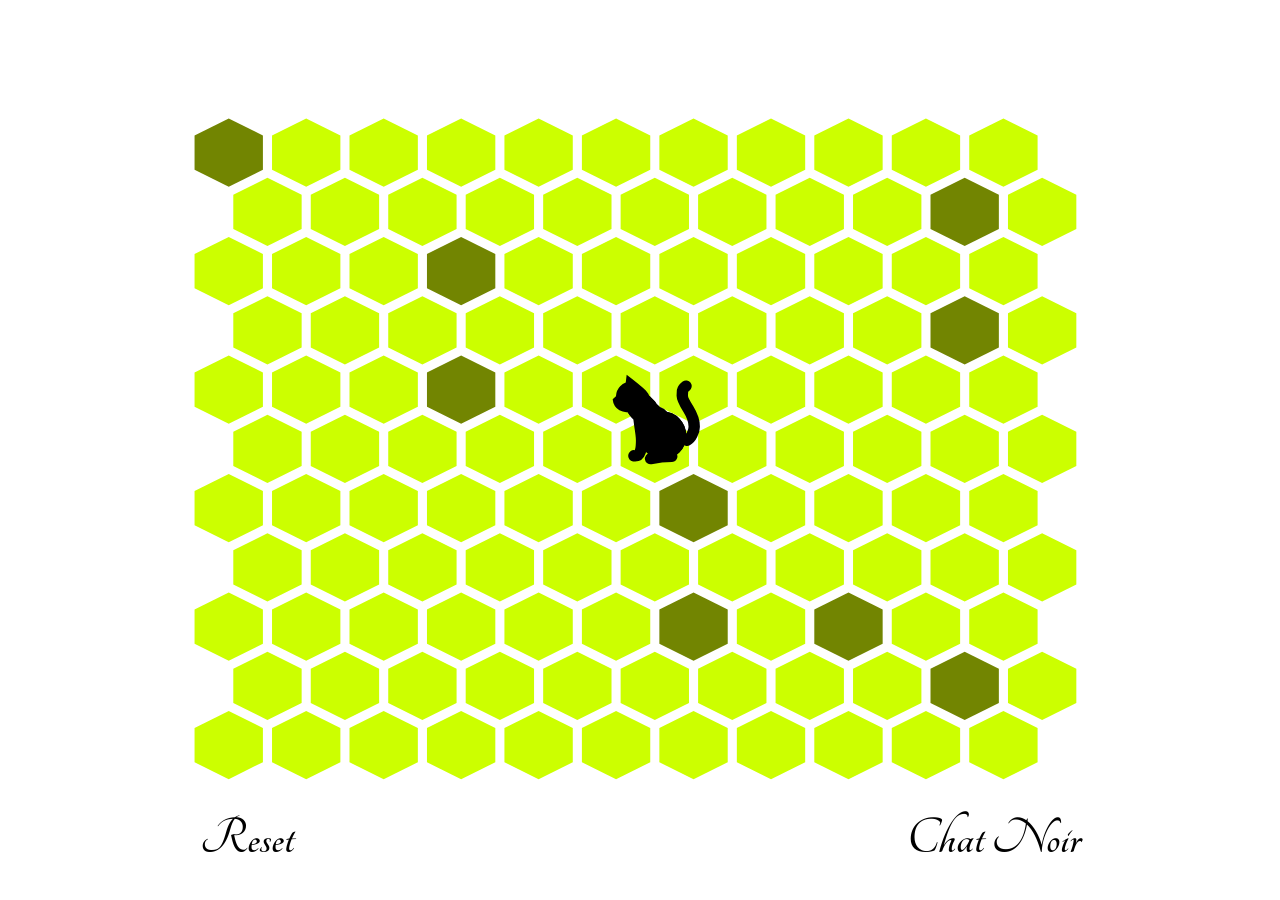
==== cat/index.html @ c6486fa3 "Add files via upload" ====
<!DOCTYPE html>
<html lang="en" >
<head>
  <meta charset="UTF-8">
  <title>Chat Noir Hexagon version</title>
  <link rel="stylesheet" href="/cat/style.css">

<!-- Global site tag (gtag.js) - Google Analytics -->
<script async src="https://www.googletagmanager.com/gtag/js?id=UA-155072239-1"></script>
<script>
  window.dataLayer = window.dataLayer || [];
  function gtag(){dataLayer.push(arguments);}
  gtag('js', new Date());

  gtag('config', 'UA-155072239-1');
</script>
	
<!-- Yandex.Metrika counter -->
<script type="text/javascript" >
   (function(m,e,t,r,i,k,a){m[i]=m[i]||function(){(m[i].a=m[i].a||[]).push(arguments)};
   m[i].l=1*new Date();k=e.createElement(t),a=e.getElementsByTagName(t)[0],k.async=1,k.src=r,a.parentNode.insertBefore(k,a)})
   (window, document, "script", "https://mc.yandex.ru/metrika/tag.js", "ym");

   ym(56864044, "init", {
        clickmap:true,
        trackLinks:true,
        accurateTrackBounce:true
   });
</script>
<noscript><div><img src="https://mc.yandex.ru/watch/56864044" style="position:absolute; left:-9999px;" alt="" /></div></noscript>
<!-- /Yandex.Metrika counter -->
	
</head>
<body>
<!-- partial:index.partial.html -->
<svg id="game" viewBox="0 0 530 395" preserveAspectRatio = "xMidYMid meet">
	<defs>
		<g id="r0" transform="matrix(1, 0, 0, 1, 25, 15)">
			<path d="M15,-7.5L15 7.5L0 15L-15 7.5L-15 -7.5L0 -15L15 -7.5" />
		</g>
		<g id="head1" class="head" transform="matrix(1, 0, 0, 1, 11.15, 40.2)">
			<path d="M7.25,-27.25Q6.95 -24 4.1 -22.8Q1.4 -20.15 -3 -20.5Q-5.55 -21.35 -7.95 -22.65Q-10.9 -24.3 -11.15 -27.85Q-11.35 -31.25 -9.15 -33.9Q-6.95 -36.6 -3.55 -37.05Q-0.15 -37.45 2.65 -35.55Q5.45 -33.6 6.7 -30.45Q7.4 -28.95 7.25 -27.25 M2.35,-40.15Q4.05 -40.6 5.85 -33.7Q6.4 -31.55 6.35 -30.85L5.1 -30.5Q2.45 -31.6 0.95 -32.6Q-1.1 -33.95 -1.9 -35.55L-1.8 -35.6L-1.7 -35.8L-0.95 -35.6L-0.6 -35.45L0.45 -37.8Q1.55 -39.95 2.35 -40.15M-10.7,-35.5L-10.25 -39.95Q-8.95 -39.25 -7.85 -38.35Q-6.05 -36.95 -5.7 -35.8Q-5.35 -34.35 -6.85 -32.8Q-8.1 -31.4 -9.8 -30.8Q-10.75 -32.55 -10.7 -35.5" />
		</g>
		<g id="head2" class="head" transform="matrix(1, 0, 0, 1, 13.5, 40.55)">
			<path d="M1.65,-26.85L0.5 -25.5Q-0.2 -25 -1.5 -24.85L-4.2 -24.15L-6.5 -24.25Q-8.6 -23.9 -10.55 -24.95Q-13.2 -26.65 -13.5 -29.85L-12.05 -31.1Q-11.95 -33.7 -10.2 -35.5Q-9.15 -36.75 -7.75 -37.15L-7.35 -40.55Q-0.9 -35.6 1.05 -33.65Q4.2 -30.55 1.65 -26.85" />
		</g>
		<g id="b1-1" class="body" transform="matrix(1, 0, 0, 1, 12.35, 33.05)">
			<path d="M11.4,-6.8Q12.65 -7.45 13.55 -9.3Q14.5 -11.1 14.5 -12.8Q14.5 -16.3 11.9 -20.5Q9.25 -24.75 9.25 -26.35L9.35 -28.5Q9.65 -29.65 10.9 -30.55 M10.3,-5.9Q10.3 -2.6 8.05 -0.25Q5.8 2.1 2.6 2.1Q-0.6 2.1 -2.85 -0.25Q-5.1 -2.6 -5.1 -5.9Q-5.1 -9.2 -2.85 -11.55Q-0.6 -13.9 2.6 -13.9Q5.8 -13.9 8.05 -11.55Q10.3 -9.2 10.3 -5.9 M10.3,-5.9Q10.3 -2.6 8.05 -0.25Q5.8 2.1 2.6 2.1Q-0.6 2.1 -2.85 -0.25Q-5.1 -2.6 -5.1 -5.9Q-5.1 -9.2 -2.85 -11.55Q-0.6 -13.9 2.6 -13.9Q5.8 -13.9 8.05 -11.55Q10.3 -9.2 10.3 -5.9z M3.4,-13.3Q3.4 -10.65 1.6 -8.8Q-0.25 -6.9 -2.85 -6.9Q-5.4 -6.9 -7.25 -8.8Q-9.1 -10.65 -9.1 -13.3Q-9.1 -15.95 -7.25 -17.85Q-5.4 -19.7 -2.85 -19.7Q-0.25 -19.7 1.6 -17.85Q3.4 -15.95 3.4 -13.3 M3.4,-13.3Q3.4 -10.65 1.6 -8.8Q-0.25 -6.9 -2.85 -6.9Q-5.4 -6.9 -7.25 -8.8Q-9.1 -10.65 -9.1 -13.3Q-9.1 -15.95 -7.25 -17.85Q-5.4 -19.7 -2.85 -19.7Q-0.25 -19.7 1.6 -17.85Q3.4 -15.95 3.4 -13.3z M4.95,2.6L9.6 -0.8 M-9,-12.7L-6.85 -3.5 M-6.85,-3.5L-8.6 4.75 M-8.6,4.75L-9.85 4.75 M-0.5,-11.05L1.25 -2.25 M1.25,-2.25L-1.25 5.85 M-1.15,5.6L-3.45 6" />
		</g>
		<g id="b1-2" class="body" transform="matrix(1, 0, 0, 1, 13.15, 36.25)">
			<path d="M11.4,-11.2Q12.65 -11.8 13.55 -13.6Q14.5 -15.3 14.5 -16.9Q14.5 -20.2 11.9 -24.2Q9.25 -28.25 9.25 -29.75L9.35 -31.8Q9.65 -32.9 10.9 -33.75 M8.7,-6.95Q6.45 -4.6 3.25 -4.6Q0.05 -4.6 -2.2 -6.95Q-4.45 -9.3 -4.45 -12.6Q-4.45 -15.9 -2.2 -18.25Q0.05 -20.6 3.25 -20.6Q6.45 -20.6 8.7 -18.25Q10.95 -15.9 10.95 -12.6Q10.95 -9.3 8.7 -6.95 M8.7,-6.95Q6.45 -4.6 3.25 -4.6Q0.05 -4.6 -2.2 -6.95Q-4.45 -9.3 -4.45 -12.6Q-4.45 -15.9 -2.2 -18.25Q0.05 -20.6 3.25 -20.6Q6.45 -20.6 8.7 -18.25Q10.95 -15.9 10.95 -12.6Q10.95 -9.3 8.7 -6.95z M-0.45,-8.35Q-2.3 -6.45 -4.9 -6.45Q-7.45 -6.45 -9.3 -8.35Q-11.15 -10.2 -11.15 -12.85Q-11.15 -15.5 -9.3 -17.4Q-7.45 -19.25 -4.9 -19.25Q-2.3 -19.25 -0.45 -17.4Q1.35 -15.5 1.35 -12.85Q1.35 -10.2 -0.45 -8.35 M-0.45,-8.35Q-2.3 -6.45 -4.9 -6.45Q-7.45 -6.45 -9.3 -8.35Q-11.15 -10.2 -11.15 -12.85Q-11.15 -15.5 -9.3 -17.4Q-7.45 -19.25 -4.9 -19.25Q-2.3 -19.25 -0.45 -17.4Q1.35 -15.5 1.35 -12.85Q1.35 -10.2 -0.45 -8.35z M7.8,0.4L10.1 -4.9 M-9,-12.7L-6.85 -3.5 M-6.85,-3.5L-8.6 4.75 M-8.6,4.75L-9.85 4.75 M-0.5,-11.05L1.25 -2.25 M1.25,-2.25L-1.25 5.85 M-1.15,5.6L-3.45 6" />
		</g>
		<g id="b1-3" class="body" transform="matrix(1, 0, 0, 1, 19.15, 36.25)">
			<path d="M13,-33.75Q10.3 -33.75 9.7 -30.65Q9.5 -29.75 9.5 -24.75Q9.5 -21.55 7.25 -20.35Q4.25 -18.75 3.5 -17.25 M4.95,-4.95Q2.7 -2.6 -0.5 -2.6Q-3.7 -2.6 -5.95 -4.95Q-8.2 -7.3 -8.2 -10.6Q-8.2 -13.9 -5.95 -16.25Q-3.7 -18.6 -0.5 -18.6Q2.7 -18.6 4.95 -16.25Q7.2 -13.9 7.2 -10.6Q7.2 -7.3 4.95 -4.95 M4.95,-4.95Q2.7 -2.6 -0.5 -2.6Q-3.7 -2.6 -5.95 -4.95Q-8.2 -7.3 -8.2 -10.6Q-8.2 -13.9 -5.95 -16.25Q-3.7 -18.6 -0.5 -18.6Q2.7 -18.6 4.95 -16.25Q7.2 -13.9 7.2 -10.6Q7.2 -7.3 4.95 -4.95z M-6.45,0.15Q-8.3 2.05 -10.9 2.05Q-13.45 2.05 -15.3 0.15Q-17.15 -1.7 -17.15 -4.35Q-17.15 -7 -15.3 -8.9Q-13.45 -10.75 -10.9 -10.75Q-8.3 -10.75 -6.45 -8.9Q-4.65 -7 -4.65 -4.35Q-4.65 -1.7 -6.45 0.15 M-6.45,0.15Q-8.3 2.05 -10.9 2.05Q-13.45 2.05 -15.3 0.15Q-17.15 -1.7 -17.15 -4.35Q-17.15 -7 -15.3 -8.9Q-13.45 -10.75 -10.9 -10.75Q-8.3 -10.75 -6.45 -8.9Q-4.65 -7 -4.65 -4.35Q-4.65 -1.7 -6.45 0.15z M8.2,0.6L7.55 -5.1 M-15.75,8.25L-16 16.1L-16.25 23 M-3.75,1Q-3.75 4.9 -6.35 6.4Q-9.9 8.45 -10.25 9Q-12 11.95 -12.55 13.6Q-13.6 16.65 -13 19.75" />
		</g>

		<g id="b1-4" class="body" transform="matrix(1, 0, 0, 1, 27, 28.25)">
			<path d="M-5.5,-13Q-5.85 -15.55 -2.55 -16.1Q1.1 -16.7 1.25 -19.25Q1.35 -21.4 2.6 -23.25Q4.3 -25.8 7.25 -25.75 M-2.55,0.65Q-4.8 3 -8 3Q-11.2 3 -13.45 0.65Q-15.7 -1.7 -15.7 -5Q-15.7 -8.3 -13.45 -10.65Q-11.2 -13 -8 -13Q-4.8 -13 -2.55 -10.65Q-0.3 -8.3 -0.3 -5Q-0.3 -1.7 -2.55 0.65 M-2.55,0.65Q-4.8 3 -8 3Q-11.2 3 -13.45 0.65Q-15.7 -1.7 -15.7 -5Q-15.7 -8.3 -13.45 -10.65Q-11.2 -13 -8 -13Q-4.8 -13 -2.55 -10.65Q-0.3 -8.3 -0.3 -5Q-0.3 -1.7 -2.55 0.65z M-10.6,8.3Q-12.45 10.2 -15.05 10.2Q-17.6 10.2 -19.45 8.3Q-21.3 6.45 -21.3 3.8Q-21.3 1.15 -19.45 -0.75Q-17.6 -2.6 -15.05 -2.6Q-12.45 -2.6 -10.6 -0.75Q-8.8 1.15 -8.8 3.8Q-8.8 6.45 -10.6 8.3 M-10.6,8.3Q-12.45 10.2 -15.05 10.2Q-17.6 10.2 -19.45 8.3Q-21.3 6.45 -21.3 3.8Q-21.3 1.15 -19.45 -0.75Q-17.6 -2.6 -15.05 -2.6Q-12.45 -2.6 -10.6 -0.75Q-8.8 1.15 -8.8 3.8Q-8.8 6.45 -10.6 8.3z M-1.25,-3Q-0.5 -3.15 1.6 -4.55L4.25 -6.25L4.25 1.25Q4 1.25 4 1.75L3.75 1.75 M-11.5,11.25Q-10 10.4 -9.5 10.5L-9.5 13.75L-12 21.75Q-12.3 22.65 -13.2 23.3L-14.75 24.5L-16 26.3Q-16.65 27 -17.7 26.75 M-24.5,29L-22.75 29Q-19.65 23.1 -20.25 13.25" />
		</g>

		<g id="b1-5" class="body" transform="matrix(1, 0, 0, 1, 28.6, 20.25)">
			<path d="M-9,-2Q-7.2 -3 -5.75 -5.25L-3.25 -10L-0.15 -13.55Q1.85 -15.6 2 -17.75 M-7.55,11.45Q-9.8 13.8 -13 13.8Q-16.2 13.8 -18.45 11.45Q-20.7 9.1 -20.7 5.8Q-20.7 2.5 -18.45 0.15Q-16.2 -2.2 -13 -2.2Q-9.8 -2.2 -7.55 0.15Q-5.3 2.5 -5.3 5.8Q-5.3 9.1 -7.55 11.45 M-7.55,11.45Q-9.8 13.8 -13 13.8Q-16.2 13.8 -18.45 11.45Q-20.7 9.1 -20.7 5.8Q-20.7 2.5 -18.45 0.15Q-16.2 -2.2 -13 -2.2Q-9.8 -2.2 -7.55 0.15Q-5.3 2.5 -5.3 5.8Q-5.3 9.1 -7.55 11.45z M-15.6,4.75Q-13.8 6.65 -13.8 9.3Q-13.8 11.95 -15.6 13.8Q-17.45 15.7 -20.05 15.7Q-22.6 15.7 -24.45 13.8Q-26.3 11.95 -26.3 9.3Q-26.3 6.65 -24.45 4.75Q-22.6 2.9 -20.05 2.9Q-17.45 2.9 -15.6 4.75 M-15.6,4.75Q-13.8 6.65 -13.8 9.3Q-13.8 11.95 -15.6 13.8Q-17.45 15.7 -20.05 15.7Q-22.6 15.7 -24.45 13.8Q-26.3 11.95 -26.3 9.3Q-26.3 6.65 -24.45 4.75Q-22.6 2.9 -20.05 2.9Q-17.45 2.9 -15.6 4.75z M-5,6.5L-5 6.75L-7.75 9.7Q-9.6 12 -10 13.25L-10 16L-9 16Q-8.75 15.25 -7.25 13.75L-7.25 14.1L-9.05 18.05Q-10.15 20.5 -10.75 23.5 M-15.25,11.25L-15.25 11.5L-15 18.75Q-15 21.95 -16.6 26.15Q-18.35 30.8 -20.25 30.75 M-26.1,31.4Q-24.95 30.5 -24.75 27.3L-24.75 22L-23.2 16.85Q-22.25 13.35 -22.5 11.75" />
		</g>
		<g id="b2-1" class="body" transform="matrix(1, 0, 0, 1, 12.3, 30.05)">
			<path fill="none" d="M15.4,-3.8Q16.65 -4.45 17.55 -6.3Q18.5 -8.1 18.5 -9.8Q18.5 -13.3 15.9 -17.5Q13.25 -21.75 13.25 -23.35L13.35 -25.5Q13.65 -26.65 14.9 -27.55" />
			<path d="M12.5,-5.9Q12.5 -2.6 10.25 -0.25Q8 2.1 4.8 2.1Q1.6 2.1 -0.65 -0.25Q-2.9 -2.6 -2.9 -5.9Q-2.9 -9.2 -0.65 -11.55Q1.6 -13.9 4.8 -13.9Q8 -13.9 10.25 -11.55Q12.5 -9.2 12.5 -5.9" />
			<path fill="none" d="M12.5,-5.9Q12.5 -2.6 10.25 -0.25Q8 2.1 4.8 2.1Q1.6 2.1 -0.65 -0.25Q-2.9 -2.6 -2.9 -5.9Q-2.9 -9.2 -0.65 -11.55Q1.6 -13.9 4.8 -13.9Q8 -13.9 10.25 -11.55Q12.5 -9.2 12.5 -5.9z" />
			<path d="M-4.3,-13.5Q-6.45 -14.45 -7.9 -16.4Q-9.35 -18.35 -9.3 -20.2Q-9.4 -22 -7.9 -22.6Q-6.35 -23.2 -4.25 -22.25Q-2.2 -21.3 -0.7 -19.35Q0.75 -17.4 0.75 -15.55Q0.7 -13.8 -0.85 -13.2Q-2.3 -12.6 -4.3 -13.5" />
			<path fill="none" d="M-4.3,-13.5Q-6.45 -14.45 -7.9 -16.4Q-9.35 -18.35 -9.3 -20.2Q-9.4 -22 -7.9 -22.6Q-6.35 -23.2 -4.25 -22.25Q-2.2 -21.3 -0.7 -19.35Q0.75 -17.4 0.75 -15.55Q0.7 -13.8 -0.85 -13.2Q-2.3 -12.6 -4.3 -13.5z M-0.65,4.25L3.95 3.45L8.65 3.25 M0,-17.35L1.1 -17.35Q1.65 -16.4 2.8 -16.05Q4 -15.7 4.65 -14.8Q5.45 -13.75 5.75 -12.55L6.05 -10.05 M-9.8,-18.65Q-8.5 -18.5 -7.75 -16.8Q-7.05 -15.2 -6 -15.25L-5.3 -9.95Q-4.6 -5.75 -4.6 -3.7Q-4.6 -0.5 -5.15 1.05Q-5.95 3.3 -8 3" />
		</g>
		<g id="b2-2" class="body" transform="matrix(1, 0, 0, 1, 11, 32.15)">
			<path fill="none" d="M15.65,-12.65Q18 -12.65 18.75 -13.7Q19.25 -14.45 19.25 -16.55Q19.25 -18.8 18.15 -20.3Q17.05 -21.85 17.05 -22.95Q17.05 -24.2 18.65 -27L20.25 -29.65 M16,-11Q16 -8.25 13.5 -6.3Q11 -4.3 7.45 -4.3Q3.9 -4.3 1.45 -6.3Q-1.05 -8.25 -1.05 -11Q-1.05 -13.8 1.45 -15.75Q3.9 -17.7 7.45 -17.7Q11 -17.7 13.5 -15.75Q16 -13.8 16 -11z M-3.5,-8.3Q-5.65 -9.25 -7.1 -11.2Q-8.55 -13.15 -8.5 -15Q-8.6 -16.8 -7.1 -17.4Q-5.55 -18 -3.45 -17.05Q-1.4 -16.1 0.1 -14.15Q1.55 -12.2 1.55 -10.35Q1.5 -8.6 -0.05 -8Q-1.5 -7.4 -3.5 -8.3z M0,-17.35L1.1 -17.35Q1.65 -16.4 2.8 -16.05Q4 -15.7 4.65 -14.8Q5.45 -13.75 5.75 -12.55L6.05 -10.05 M3.8,4L8 4Q8.8 1.7 10.45 -0.1Q12.3 -2.1 14.45 -2.65L10.65 -7.25 M-7.8,3.6Q-6.05 3.6 -2.9 0.15Q0 -3 0 -3.85Q0 -4.8 -3.55 -8.85L-7.4 -13.05" />
			<path d="M16,-11Q16 -8.25 13.5 -6.3Q11 -4.3 7.45 -4.3Q3.9 -4.3 1.45 -6.3Q-1.05 -8.25 -1.05 -11Q-1.05 -13.8 1.45 -15.75Q3.9 -17.7 7.45 -17.7Q11 -17.7 13.5 -15.75Q16 -13.8 16 -11 M-3.5,-8.3Q-5.65 -9.25 -7.1 -11.2Q-8.55 -13.15 -8.5 -15Q-8.6 -16.8 -7.1 -17.4Q-5.55 -18 -3.45 -17.05Q-1.4 -16.1 0.1 -14.15Q1.55 -12.2 1.55 -10.35Q1.5 -8.6 -0.05 -8Q-1.5 -7.4 -3.5 -8.3" />
		</g>

		<g id="b2-3" class="body" transform="matrix(1, 0, 0, 1, 37.75, 32.6)">
			<path d="M0.15,-15.95Q0.15 -13.2 -2.35 -11.25Q-4.85 -9.25 -8.4 -9.25Q-11.95 -9.25 -14.4 -11.25Q-16.9 -13.2 -16.9 -15.95Q-16.9 -18.75 -14.4 -20.7Q-11.95 -22.65 -8.4 -22.65Q-4.85 -22.65 -2.35 -20.7Q0.15 -18.75 0.15 -15.95 M-16.85,-14.45L-22.35 -14.85Q-24.9 -15.75 -25.85 -17.4Q-26.9 -19 -25.6 -20.5Q-24.25 -22.05 -21.45 -22.5L-16 -22.1Q-13.4 -21.2 -12.45 -19.5Q-11.55 -17.9 -12.95 -16.35Q-14.2 -14.9 -16.85 -14.45" />
			<path fill="none" d="M2.4,-17.65Q5.2 -17.3 5.35 -20.7L5.65 -25.85Q8.6 -31.15 13.85 -29.85 M0.15,-15.95Q0.15 -13.2 -2.35 -11.25Q-4.85 -9.25 -8.4 -9.25Q-11.95 -9.25 -14.4 -11.25Q-16.9 -13.2 -16.9 -15.95Q-16.9 -18.75 -14.4 -20.7Q-11.95 -22.65 -8.4 -22.65Q-4.85 -22.65 -2.35 -20.7Q0.15 -18.75 0.15 -15.95z M-16.85,-14.45L-22.35 -14.85Q-24.9 -15.75 -25.85 -17.4Q-26.9 -19 -25.6 -20.5Q-24.25 -22.05 -21.45 -22.5L-16 -22.1Q-13.4 -21.2 -12.45 -19.5Q-11.55 -17.9 -12.95 -16.35Q-14.2 -14.9 -16.85 -14.45z M1,-14.4Q0.7 -12.05 -0.6 -9.15L-3.05 -4.4L-2.05 -4.4L3.6 -6L5.4 -6L5.4 -1Q4.8 0.7 4.6 4.2L2.8 4.2 M-6.05,-11.6Q-5.65 -8.8 -5.65 -6.6Q-4.95 -6.85 -4.6 -6.35Q-4.35 -5.9 -4.4 -5.2L-3.85 -5L-4.45 -5L-4.4 -5.2L-5.6 -6.05Q-6.45 -6.9 -6.45 -7.7L-6.25 -8.4 M-22.8,-16.45L-22.15 -15.2Q-21.95 -14.5 -21.6 -14.45L-20.05 -14Q-19.6 -13.75 -19.6 -13.15Q-19.6 -11.9 -23 -11.9L-26.85 -12.05Q-28.8 -11.45 -29.55 -10.6Q-30.5 -9.55 -30.25 -7.45 M-35.25,-5.45Q-34.65 -8.8 -31.5 -11.8Q-28.4 -14.75 -24.85 -15.45" />
		</g>
		<g id="b2-4" class="body" transform="matrix(1, 0, 0, 1, 42.6, 31.75)">
			<path fill="none" d="M-14.2,-18.25Q-11.15 -17.9 -9.2 -19.65Q-8 -20.65 -6.3 -23.6Q-4.6 -26.55 -3.4 -27.65Q-1.35 -29.45 1.8 -29.25 M-10.6,-17.7Q-9.9 -15.2 -11.8 -12.75Q-13.75 -10.35 -17.2 -9.4L-23.45 -9.6Q-26.35 -10.75 -27.05 -13.25Q-27.7 -15.8 -25.8 -18.2Q-23.85 -20.65 -20.45 -21.55L-14.15 -21.35Q-11.25 -20.25 -10.6 -17.7z M-32.8,-10.55Q-35.35 -11.45 -36.3 -13.1Q-37.35 -14.7 -36.05 -16.2Q-34.7 -17.75 -31.9 -18.2L-26.45 -17.8Q-23.85 -16.9 -22.9 -15.2Q-22 -13.6 -23.4 -12.05Q-24.65 -10.6 -27.3 -10.15Q-30.15 -9.65 -32.8 -10.55z M-7.1,-8.85Q-9.2 -7.8 -11.75 -5.35Q-14.05 -3.15 -15.75 -0.8 M-14.85,-8.35L-13.45 -9.05L-13.25 -9.25L-14.3 -8.85L-14.55 -8.75L-14.85 -8.35Q-15.8 -7.2 -17.1 -7.1L-20.4 -7.15L-20.2 -7.15L-17.55 -7.9L-18.65 -7.9L-18.45 -8.65Q-17.55 -8.65 -14.25 -9.65L-7.1 -9.65M-14.85,-8.35L-15.95 -7.9L-17.55 -7.9L-16.6 -8.15L-14.55 -8.75 M-39.9,3.6L-33.1 -4.6Q-29 -9.7 -29.65 -12.6 M-33.5,-9.2L-35.3 -1.15Q-36.9 3.7 -40.1 3.2" />
			<path d="M-10.6,-17.7Q-9.9 -15.2 -11.8 -12.75Q-13.75 -10.35 -17.2 -9.4L-23.45 -9.6Q-26.35 -10.75 -27.05 -13.25Q-27.7 -15.8 -25.8 -18.2Q-23.85 -20.65 -20.45 -21.55L-14.15 -21.35Q-11.25 -20.25 -10.6 -17.7 M-32.8,-10.55Q-35.35 -11.45 -36.3 -13.1Q-37.35 -14.7 -36.05 -16.2Q-34.7 -17.75 -31.9 -18.2L-26.45 -17.8Q-23.85 -16.9 -22.9 -15.2Q-22 -13.6 -23.4 -12.05Q-24.65 -10.6 -27.3 -10.15Q-30.15 -9.65 -32.8 -10.55" />
		</g>
		<g id="b2-5" class="body" transform="matrix(1, 0, 0, 1, 44.65, 25.55)">
			<path fill="none" d="M-18.4,-16.8Q-15.5 -16.65 -10.1 -20Q-4.8 -23.3 -1.4 -23" />
			<path d="M-19.9,-11.55Q-21.85 -9.15 -25.3 -8.2L-31.55 -8.4Q-34.45 -9.55 -35.15 -12.05Q-35.8 -14.6 -33.9 -17Q-31.95 -19.45 -28.55 -20.35L-22.25 -20.15Q-19.35 -19.05 -18.7 -16.5Q-18 -14 -19.9 -11.55" />
			<path fill="none" d="M-19.9,-11.55Q-21.85 -9.15 -25.3 -8.2L-31.55 -8.4Q-34.45 -9.55 -35.15 -12.05Q-35.8 -14.6 -33.9 -17Q-31.95 -19.45 -28.55 -20.35L-22.25 -20.15Q-19.35 -19.05 -18.7 -16.5Q-18 -14 -19.9 -11.55z" />
			<path d="M-38.2,-11.4Q-40.75 -12.3 -41.7 -13.95Q-42.75 -15.55 -41.45 -17.05Q-40.1 -18.6 -37.3 -19.05L-31.85 -18.65Q-29.25 -17.75 -28.3 -16.05Q-27.4 -14.45 -28.8 -12.9Q-30.05 -11.45 -32.7 -11Q-35.55 -10.5 -38.2 -11.4" />
			<path fill="none" d="M-38.2,-11.4Q-40.75 -12.3 -41.7 -13.95Q-42.75 -15.55 -41.45 -17.05Q-40.1 -18.6 -37.3 -19.05L-31.85 -18.65Q-29.25 -17.75 -28.3 -16.05Q-27.4 -14.45 -28.8 -12.9Q-30.05 -11.45 -32.7 -11Q-35.55 -10.5 -38.2 -11.4z M-23,-11.6Q-25.3 -10.6 -26.65 -6.4L-22.4 -6.4L-22.4 -2.4L-24.65 1.65Q-25.9 4.3 -28.05 4.6 M-41.45,4.2Q-41.25 4 -40.15 3.75Q-39.15 3.5 -38.85 3L-37.85 0.4L-35.95 -2.15Q-34.85 -3.65 -34.85 -4.1L-35.45 -4.8L-36.05 -5.6Q-36.15 -7.05 -36.45 -7.6L-37.25 -9.75L-37.85 -11.8L-37.85 -13Q-34.95 -12.95 -34.65 -6.6Q-34.15 -6.85 -33.85 -7.8" />
		</g>
		<g id="b3-1" class="body" transform="matrix(1, 0, 0, 1, 11.6, 23.65)">
			<path fill="none" d="M10.15,2.6Q11.4 1.95 12.3 0.1Q13.25 -1.7 13.25 -3.4Q13.25 -6.9 10.65 -11.1Q8 -15.35 8 -16.95L8.1 -19.1Q8.4 -20.25 9.65 -21.15 M9.6,-0.8Q9.6 2.5 7.35 4.85Q5.1 7.2 1.9 7.2Q-1.3 7.2 -3.55 4.85Q-5.8 2.5 -5.8 -0.8Q-5.8 -4.1 -3.55 -6.45Q-1.3 -8.8 1.9 -8.8Q5.1 -8.8 7.35 -6.45Q9.6 -4.1 9.6 -0.8z M3.4,-13.3Q3.4 -10.65 1.6 -8.8Q-0.25 -6.9 -2.85 -6.9Q-5.4 -6.9 -7.25 -8.8Q-9.1 -10.65 -9.1 -13.3Q-9.1 -15.95 -7.25 -17.85Q-5.4 -19.7 -2.85 -19.7Q-0.25 -19.7 1.6 -17.85Q3.4 -15.95 3.4 -13.3z M-7.25,2.75Q-7 4.45 -5.75 4.4Q-4.3 4.3 -4 5Q-3.45 6.1 -2.7 6.5L-0.5 6.75 M-7.25,-15L-7 -4.35L-7.1 -0.75Q-7.45 1.25 -8.75 1L-8.75 2.25L-8.5 2.25 M3,-12.25Q4.05 -12.4 4.45 -10.6Q4.9 -8.75 6.25 -8.75Q6.15 -7.85 6.55 -6.15L7 -4" />
			<path d="M9.6,-0.8Q9.6 2.5 7.35 4.85Q5.1 7.2 1.9 7.2Q-1.3 7.2 -3.55 4.85Q-5.8 2.5 -5.8 -0.8Q-5.8 -4.1 -3.55 -6.45Q-1.3 -8.8 1.9 -8.8Q5.1 -8.8 7.35 -6.45Q9.6 -4.1 9.6 -0.8 M3.4,-13.3Q3.4 -10.65 1.6 -8.8Q-0.25 -6.9 -2.85 -6.9Q-5.4 -6.9 -7.25 -8.8Q-9.1 -10.65 -9.1 -13.3Q-9.1 -15.95 -7.25 -17.85Q-5.4 -19.7 -2.85 -19.7Q-0.25 -19.7 1.6 -17.85Q3.4 -15.95 3.4 -13.3" />
		</g>
		<g id="b3-2" class="body" transform="matrix(1, 0, 0, 1, 14.25, 35.95)">
			<path d="M11.15,-8.3Q11.15 -5 8.9 -2.65Q6.65 -0.3 3.45 -0.3Q0.25 -0.3 -2 -2.65Q-4.25 -5 -4.25 -8.3Q-4.25 -11.6 -2 -13.95Q0.25 -16.3 3.45 -16.3Q6.65 -16.3 8.9 -13.95Q11.15 -11.6 11.15 -8.3 M0.75,-18.9Q0.75 -16.25 -1.05 -14.4Q-2.9 -12.5 -5.5 -12.5Q-8.05 -12.5 -9.9 -14.4Q-11.75 -16.25 -11.75 -18.9Q-11.75 -21.55 -9.9 -23.45Q-8.05 -25.3 -5.5 -25.3Q-2.9 -25.3 -1.05 -23.45Q0.75 -21.55 0.75 -18.9" />
			<path fill="none" d="M10.15,-9.7Q11.4 -10.35 12.3 -12.2Q13.25 -14 13.25 -15.7Q13.25 -19.2 10.65 -23.4Q8 -27.65 8 -29.25L8.1 -31.4Q8.4 -32.55 9.65 -33.45 M11.15,-8.3Q11.15 -5 8.9 -2.65Q6.65 -0.3 3.45 -0.3Q0.25 -0.3 -2 -2.65Q-4.25 -5 -4.25 -8.3Q-4.25 -11.6 -2 -13.95Q0.25 -16.3 3.45 -16.3Q6.65 -16.3 8.9 -13.95Q11.15 -11.6 11.15 -8.3z M0.75,-18.9Q0.75 -16.25 -1.05 -14.4Q-2.9 -12.5 -5.5 -12.5Q-8.05 -12.5 -9.9 -14.4Q-11.75 -16.25 -11.75 -18.9Q-11.75 -21.55 -9.9 -23.45Q-8.05 -25.3 -5.5 -25.3Q-2.9 -25.3 -1.05 -23.45Q0.75 -21.55 0.75 -18.9z M-2.5,6.75Q-0.2 6.05 -0.15 1.85Q-0.05 -2.85 1 -3.75 M6.25,5.25Q6.95 5.15 9.3 1.9Q11.75 -1.4 11.75 -2.6Q11.75 -3.15 10.7 -4.3L9.25 -5.75 M-11.05,-16.9L-8.05 -6.7L-7.2 -3.15Q-7.05 -1.15 -8.35 -1.1L-8 0.1L-7.75 0.05 M3,-12.25Q4.05 -12.4 4.45 -10.6Q4.9 -8.75 6.25 -8.75Q6.15 -7.85 6.55 -6.15L7 -4 M0.35,-23L-1.25 -23L0.5 -21.45Q1.35 -20.55 2.5 -20.25Q3.2 -20.05 3.6 -19L3.9 -18L4.25 -18L4.5 -18Q3.85 -18.75 2.5 -21.4Q1.7 -23 0.35 -23M1.5,-19.5Q2.6 -19.15 3 -17.75Q3.2 -17.95 3.9 -18L4.25 -17" />
		</g>
		<g id="b3-3" class="body" transform="matrix(1, 0, 0, 1, 22.5, 40.8)">
			<path d="M-1.25,-31.9Q-1.25 -29.25 -3.05 -27.4Q-4.9 -25.5 -7.5 -25.5Q-10.05 -25.5 -11.9 -27.4Q-13.75 -29.25 -13.75 -31.9Q-13.75 -34.55 -11.9 -36.45Q-10.05 -38.3 -7.5 -38.3Q-4.9 -38.3 -3.05 -36.45Q-1.25 -34.55 -1.25 -31.9 M6.25,-21.3Q6.25 -18 4 -15.65Q1.75 -13.3 -1.45 -13.3Q-4.65 -13.3 -6.9 -15.65Q-9.15 -18 -9.15 -21.3Q-9.15 -24.6 -6.9 -26.95Q-4.65 -29.3 -1.45 -29.3Q1.75 -29.3 4 -26.95Q6.25 -24.6 6.25 -21.3" />
			<path fill="none" d="M4.25,-20.5L12.3 -21.85Q15.5 -23.2 15.5 -28.15Q15.5 -29.45 15 -31.2L14.5 -33.4Q14.5 -34.25 15 -35.25 M6.25,-21.3Q6.25 -18 4 -15.65Q1.75 -13.3 -1.45 -13.3Q-4.65 -13.3 -6.9 -15.65Q-9.15 -18 -9.15 -21.3Q-9.15 -24.6 -6.9 -26.95Q-4.65 -29.3 -1.45 -29.3Q1.75 -29.3 4 -26.95Q6.25 -24.6 6.25 -21.3z M-1.25,-31.9Q-1.25 -29.25 -3.05 -27.4Q-4.9 -25.5 -7.5 -25.5Q-10.05 -25.5 -11.9 -27.4Q-13.75 -29.25 -13.75 -31.9Q-13.75 -34.55 -11.9 -36.45Q-10.05 -38.3 -7.5 -38.3Q-4.9 -38.3 -3.05 -36.45Q-1.25 -34.55 -1.25 -31.9z M-3.2,5.5Q-2.45 4.65 -2.5 0.4Q-2.6 -3.7 -1.2 -4.75Q-3.25 -7.55 -2.95 -16L-4.7 -16Q-4.7 -15.8 -5.25 -15.4Q-5.85 -15 -6.2 -15L-6.2 -12.75L-5.1 -9.65Q-4.9 -8.7 -4.25 -7.9Q-3.6 -7.1 -3.45 -6L-2.95 -6 M4,3.25L4.75 3.25Q4.75 -1 5.5 -2.5L6.75 -5.25L7.5 -7.15Q7.5 -7.75 5 -9.7Q2.5 -11.7 2.5 -13L2.65 -14L2.75 -15.25L5.25 -15.5L5.25 -11.5 M-20,-30.75L-19.6 -28.35Q-19.05 -27 -17.5 -27.25L-17.5 -24.75L-15 -24.75L-14.5 -25.75L-14.75 -25.5L-14.75 -26Q-14.75 -26.8 -15.5 -30.65Q-15.5 -31.2 -15 -31.4L-14 -31.75L-15 -32L-14.85 -32.7Q-14.65 -33.1 -14.25 -33.25" />
		</g>
		<g id="b3-4" class="body" transform="matrix(1, 0, 0, 1, 22.75, 49.3)">
			<path d="M3.7,-32.55Q3.7 -29.25 1.45 -26.9Q-0.8 -24.55 -4 -24.55Q-7.2 -24.55 -9.45 -26.9Q-11.7 -29.25 -11.7 -32.55Q-11.7 -35.85 -9.45 -38.2Q-7.2 -40.55 -4 -40.55Q-0.8 -40.55 1.45 -38.2Q3.7 -35.85 3.7 -32.55 M-5.5,-40.4Q-5.5 -37.75 -7.3 -35.9Q-9.15 -34 -11.75 -34Q-14.3 -34 -16.15 -35.9Q-18 -37.75 -18 -40.4Q-18 -43.05 -16.15 -44.95Q-14.3 -46.8 -11.75 -46.8Q-9.15 -46.8 -7.3 -44.95Q-5.5 -43.05 -5.5 -40.4" />
			<path fill="none" d="M2.5,-34.25L4.15 -35Q5.35 -35.75 5.25 -36.75L7.75 -36.75Q7.4 -34.5 9.25 -34.5L9.5 -33L14 -33L14.85 -34L15.5 -34.75 M3.7,-32.55Q3.7 -29.25 1.45 -26.9Q-0.8 -24.55 -4 -24.55Q-7.2 -24.55 -9.45 -26.9Q-11.7 -29.25 -11.7 -32.55Q-11.7 -35.85 -9.45 -38.2Q-7.2 -40.55 -4 -40.55Q-0.8 -40.55 1.45 -38.2Q3.7 -35.85 3.7 -32.55z M-5.5,-40.4Q-5.5 -37.75 -7.3 -35.9Q-9.15 -34 -11.75 -34Q-14.3 -34 -16.15 -35.9Q-18 -37.75 -18 -40.4Q-18 -43.05 -16.15 -44.95Q-14.3 -46.8 -11.75 -46.8Q-9.15 -46.8 -7.3 -44.95Q-5.5 -43.05 -5.5 -40.4z M-9.5,-26.5Q-9.5 -24.25 -7.75 -19L-5.25 -19Q-4.75 -20 -4.75 -21L-4.5 -21Q-4.65 -19.7 -3.85 -15.85Q-3.1 -12.1 -3.25 -11 M4.5,-13.25Q4.5 -14.25 5 -14.75L5 -23.75L2.75 -23.5L2.5 -29.75 M-19.5,-39L-19.25 -30.75L-19.25 -30.25L-18.85 -30.75Q-17.5 -32.45 -17.5 -36Q-17 -35.5 -15.75 -35.5L-15.75 -29L-15.25 -29Q-14.85 -30.1 -13.4 -31.75Q-11.95 -33.35 -11.5 -34.75M-19.25,-30.25L-19.25 -27.75L-20 -27.75L-20.1 -27.9L-20.25 -28.4Q-20.25 -29 -19.25 -30.25" />
		</g>
		<g id="b3-5" class="body" transform="matrix(1, 0, 0, 1, 25.25, 54.6)">
			<path d="M-0.6,-39.55Q-0.6 -36.25 -2.85 -33.9Q-5.1 -31.55 -8.3 -31.55Q-11.5 -31.55 -13.75 -33.9Q-16 -36.25 -16 -39.55Q-16 -42.85 -13.75 -45.2Q-11.5 -47.55 -8.3 -47.55Q-5.1 -47.55 -2.85 -45.2Q-0.6 -42.85 -0.6 -39.55 M-9,-45.7Q-9 -43.05 -10.8 -41.2Q-12.65 -39.3 -15.25 -39.3Q-17.8 -39.3 -19.65 -41.2Q-21.5 -43.05 -21.5 -45.7Q-21.5 -48.35 -19.65 -50.25Q-17.8 -52.1 -15.25 -52.1Q-12.65 -52.1 -10.8 -50.25Q-9 -48.35 -9 -45.7" />
			<path fill="none" d="M-1.5,-40.75Q1.3 -41.15 7.65 -40.75Q12.9 -40.8 14.25 -43.25 M-0.6,-39.55Q-0.6 -36.25 -2.85 -33.9Q-5.1 -31.55 -8.3 -31.55Q-11.5 -31.55 -13.75 -33.9Q-16 -36.25 -16 -39.55Q-16 -42.85 -13.75 -45.2Q-11.5 -47.55 -8.3 -47.55Q-5.1 -47.55 -2.85 -45.2Q-0.6 -42.85 -0.6 -39.55z M-9,-45.7Q-9 -43.05 -10.8 -41.2Q-12.65 -39.3 -15.25 -39.3Q-17.8 -39.3 -19.65 -41.2Q-21.5 -43.05 -21.5 -45.7Q-21.5 -48.35 -19.65 -50.25Q-17.8 -52.1 -15.25 -52.1Q-12.65 -52.1 -10.8 -50.25Q-9 -48.35 -9 -45.7z M-10.25,-37.25Q-10.95 -37 -11.85 -35.55L-13 -33.75L-13 -31.75L-6.75 -31.5L-6.75 -30.25L-10.2 -27.95Q-12.3 -26.4 -12.25 -24.25 M-1.25,-32Q-1.8 -30.8 -3.65 -28.7Q-5.35 -26.8 -5.75 -25.75L-7.75 -25.75 M-21.25,-40.75L-21 -40.75L-20.75 -35Q-20.3 -33.15 -20.35 -31.35Q-20.4 -27.85 -22.75 -27.5 M-16.5,-37L-16.45 -32.45Q-16.45 -29.75 -17 -28.5Q-16.75 -28.5 -16.25 -29" />
		</g>
		<g id="f00" transform="scale(-1,1) translate(-27,0)"><use xlink:href="#b2-1"/><use x="-5" y="-2.5" xlink:href="#head2"/></g>
		<g id="f01" transform="scale(-1,1) translate(-27,-2)"><use xlink:href="#b2-2"/><use x="-10" y="8" xlink:href="#head2"/></g>
		<g id="f02" transform="scale(-1,1) translate(-55,-2)"><use xlink:href="#b2-3"/><use x="-2" y="1.5" xlink:href="#head2"/></g>
		<g id="f03" transform="scale(-1,1) translate(-58,-2)"><use xlink:href="#b2-4"/><use x="-4.5" y="7" xlink:href="#head2"/></g>
		<g id="f04" transform="scale(-1,1) translate(-60,4)"><use xlink:href="#b2-5"/><use x="-8" y="-1" xlink:href="#head2"/></g>
		<g id="f10" transform="scale(-1,1) translate(-25,-3)"><use xlink:href = "#b1-1"/><use x="-2" y="-2" xlink:href = "#head1"/></g>
		<g id="f11" transform="scale(-1,1) translate(-33,-2)"><use xlink:href = "#b1-2"/><use x="-10" y="11" xlink:href = "#head1"/></g>
		<g id="f12" transform="scale(-1,1) translate(-40,-2)"><use xlink:href = "#b1-3"/><use x="-5" y="27" xlink:href = "#head1"/></g>
		<g id="f13" transform="scale(-1,1) translate(-43,3)"><use xlink:href = "#b1-4"/><use x="-3" y="32" xlink:href = "#head1"/></g>
		<g id="f14" transform="scale(-1,1) translate(-43,9)"><use xlink:href = "#b1-5"/><use x="-5" y="27" xlink:href = "#head1"/></g>
		<g id="f20" transform="translate(0,-3)"><use xlink:href = "#b1-1"/><use x="-2" y="-2" xlink:href = "#head1"/></g>
		<g id="f21" transform="translate(-6,-2)"><use xlink:href = "#b1-2"/><use x="-10" y="11" xlink:href = "#head1"/></g>
		<g id="f22" transform="translate(-12,-2)"><use xlink:href = "#b1-3"/><use x="-5" y="27" xlink:href = "#head1"/></g>
		<g id="f23" transform="translate(-15,3)"><use xlink:href = "#b1-4"/><use x="-3" y="32" xlink:href = "#head1"/></g>
		<g id="f24" transform="translate(-15,9)"><use xlink:href = "#b1-5"/><use x="-5" y="27" xlink:href = "#head1"/></g>
		<g id="f30"><use xlink:href = "#b2-1"/><use x="-5" y="-2.5" xlink:href="#head2"/></g>
		<g id="f31" transform="translate(-3,-2)"><use xlink:href="#b2-2"/><use x="-10" y="8" xlink:href="#head2"/></g>
		<g id="f32" transform="translate(-30,-2)"><use xlink:href="#b2-3"/><use x="-2" y="1.5" xlink:href="#head2"/></g>
		<g id="f33" transform="translate(-30,-2)"><use xlink:href="#b2-4"/><use x="-4.5" y="7" xlink:href="#head2"/></g>
		<g id="f34" transform="translate(-30,4)"><use xlink:href="#b2-5"/><use x="-8" y="-1" xlink:href="#head2"/></g>
		<g id="f40" transform="translate(2,6)"><use xlink:href = "#b3-1"/><use x="-2" y="-11" xlink:href = "#head1"/></g>
		<g id="f41" transform="translate(0,-10)"><use xlink:href = "#b3-2"/><use x="-5" y="0" xlink:href = "#head1"/></g>
		<g id="f42" transform="translate(-6,-14)"><use xlink:href = "#b3-3"/><use x="-1" y="-12" xlink:href = "#head1"/></g>
		<g id="f43" transform="translate(-8,-16)"><use xlink:href = "#b3-4"/><use x="-5.5" y="-8" xlink:href = "#head1"/></g>
		<g id="f44" transform="translate(-12,-22)"><use xlink:href = "#b3-5"/><use x="-4" y="-5" xlink:href = "#head1"/></g>
		<g id="f50" transform="scale(-1,1) translate(-27,6)"><use xlink:href = "#b3-1"/><use x="-2" y="-11" xlink:href = "#head1"/></g>
		<g id="f51" transform="scale(-1,1) translate(-29,-8)"><use xlink:href = "#b3-2"/><use x="-5" y="0" xlink:href = "#head1"/></g>
		<g id="f52" transform="scale(-1,1) translate(-36,-14)"><use xlink:href = "#b3-3"/><use x="-1" y="-12" xlink:href = "#head1"/></g>
		<g id="f53" transform="scale(-1,1) translate(-38,-16)"><use xlink:href = "#b3-4"/><use x="-5.5" y="-8" xlink:href = "#head1"/></g>
		<g id="f54" transform="scale(-1,1) translate(-42,-22)"><use xlink:href = "#b3-5"/><use x="-4" y="-5" xlink:href = "#head1"/></g>
	</defs>
	<g id="board" />
	<use id="cat"/>
</svg>
<div id="bar">
	<div id="reset">Reset</div>
	<div id="title">Chat Noir</div>
</div>
<!-- partial -->
  <script  src="/cat/script.js"></script>

</body>
</html>
---- cat/style.css ----
@import url(https://fonts.googleapis.com/css?family=Tangerine);
html {
	overflow: hidden;
	touch-action: none;
	content-zooming: none;
}
body {
	position: absolute;
	margin: 0;
	padding: 0;
	width: 100%;
	height: 100%;
	background: #fff;
}
#game {
	position:absolute;
	width:100%;
	height: 100%;
	background: #fff;
}

#game .body {
	stroke-width:5;
	stroke:#000000;
	stroke-linecap:round;
	stroke-linejoin:round;
	stroke-miterlimit:3;
}
#game .head {
	fill:#000000;
}
#game .cell {
	cursor:pointer;
}
#bar {
	position:absolute;
	bottom: 10vh;
	left:50%;
	width: 100vmin;
	color: #000;
	font-size: 6vmin;
	font-weight:bold;
	cursor: pointer;
	font-family: 'Tangerine', cursive;
	user-select: none;
	-webkit-user-select: none;
	margin-left: -50vmin;
}
#reset {
	position: absolute;
	left: 10px;
}
#title {
	position: absolute;
	right: 10px;
	cursor: default;
}
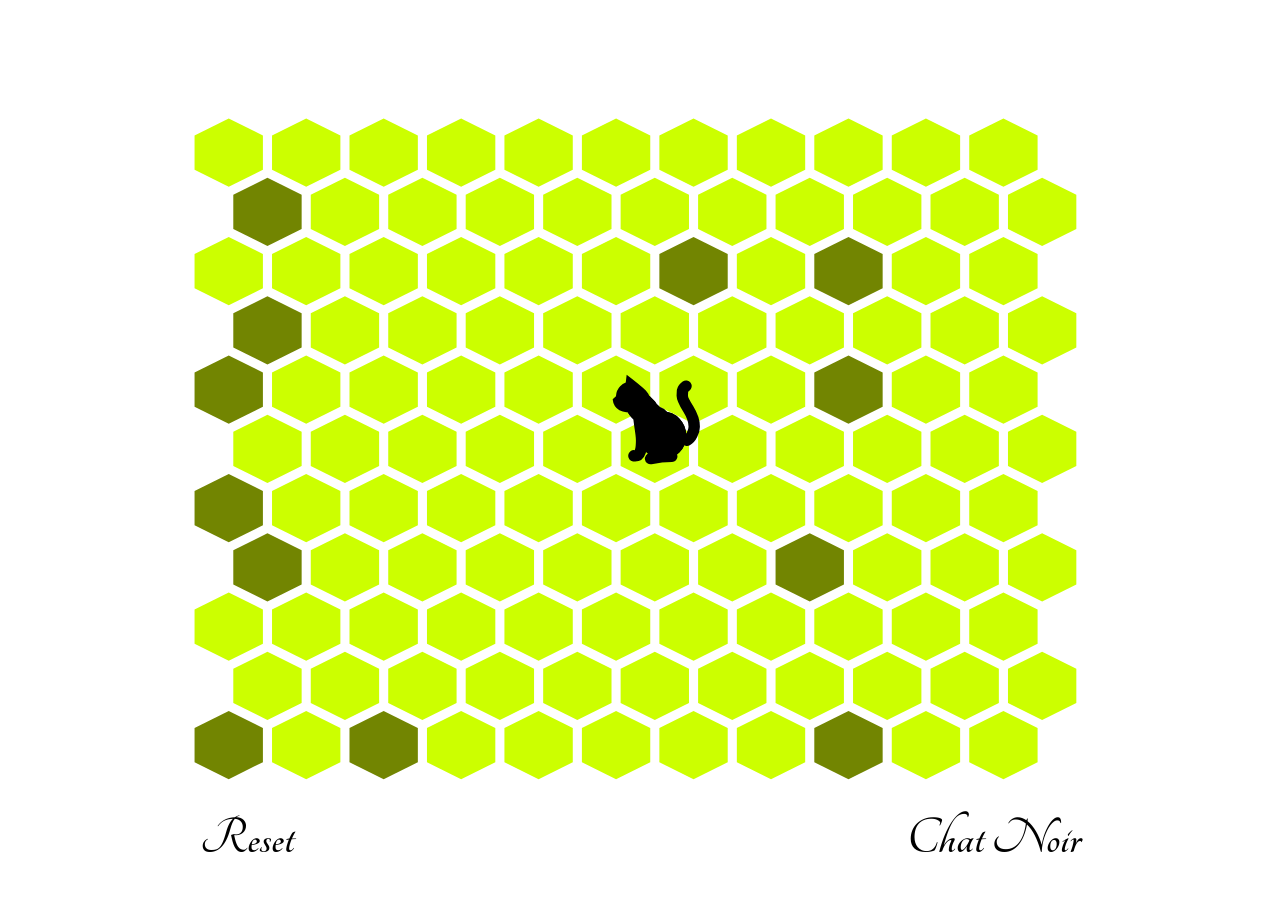
==== commit ed8e424c: "Update index.html" ====
--- a/cat/index.html
+++ b/cat/index.html
@@ -6,28 +6,19 @@
   <link rel="stylesheet" href="/cat/style.css">
 
 <!-- Global site tag (gtag.js) - Google Analytics -->
-<script async src="https://www.googletagmanager.com/gtag/js?id=UA-155072239-1"></script>
-<script>
-  window.dataLayer = window.dataLayer || [];
-  function gtag(){dataLayer.push(arguments);}
-  gtag('js', new Date());
-
-  gtag('config', 'UA-155072239-1');
-</script>
-	
 <!-- Yandex.Metrika counter -->
 <script type="text/javascript" >
    (function(m,e,t,r,i,k,a){m[i]=m[i]||function(){(m[i].a=m[i].a||[]).push(arguments)};
    m[i].l=1*new Date();k=e.createElement(t),a=e.getElementsByTagName(t)[0],k.async=1,k.src=r,a.parentNode.insertBefore(k,a)})
    (window, document, "script", "https://mc.yandex.ru/metrika/tag.js", "ym");
 
-   ym(56864044, "init", {
+   ym(63274807, "init", {
         clickmap:true,
         trackLinks:true,
         accurateTrackBounce:true
    });
 </script>
-<noscript><div><img src="https://mc.yandex.ru/watch/56864044" style="position:absolute; left:-9999px;" alt="" /></div></noscript>
+<noscript><div><img src="https://mc.yandex.ru/watch/63274807" style="position:absolute; left:-9999px;" alt="" /></div></noscript>
 <!-- /Yandex.Metrika counter -->
 	
 </head>
